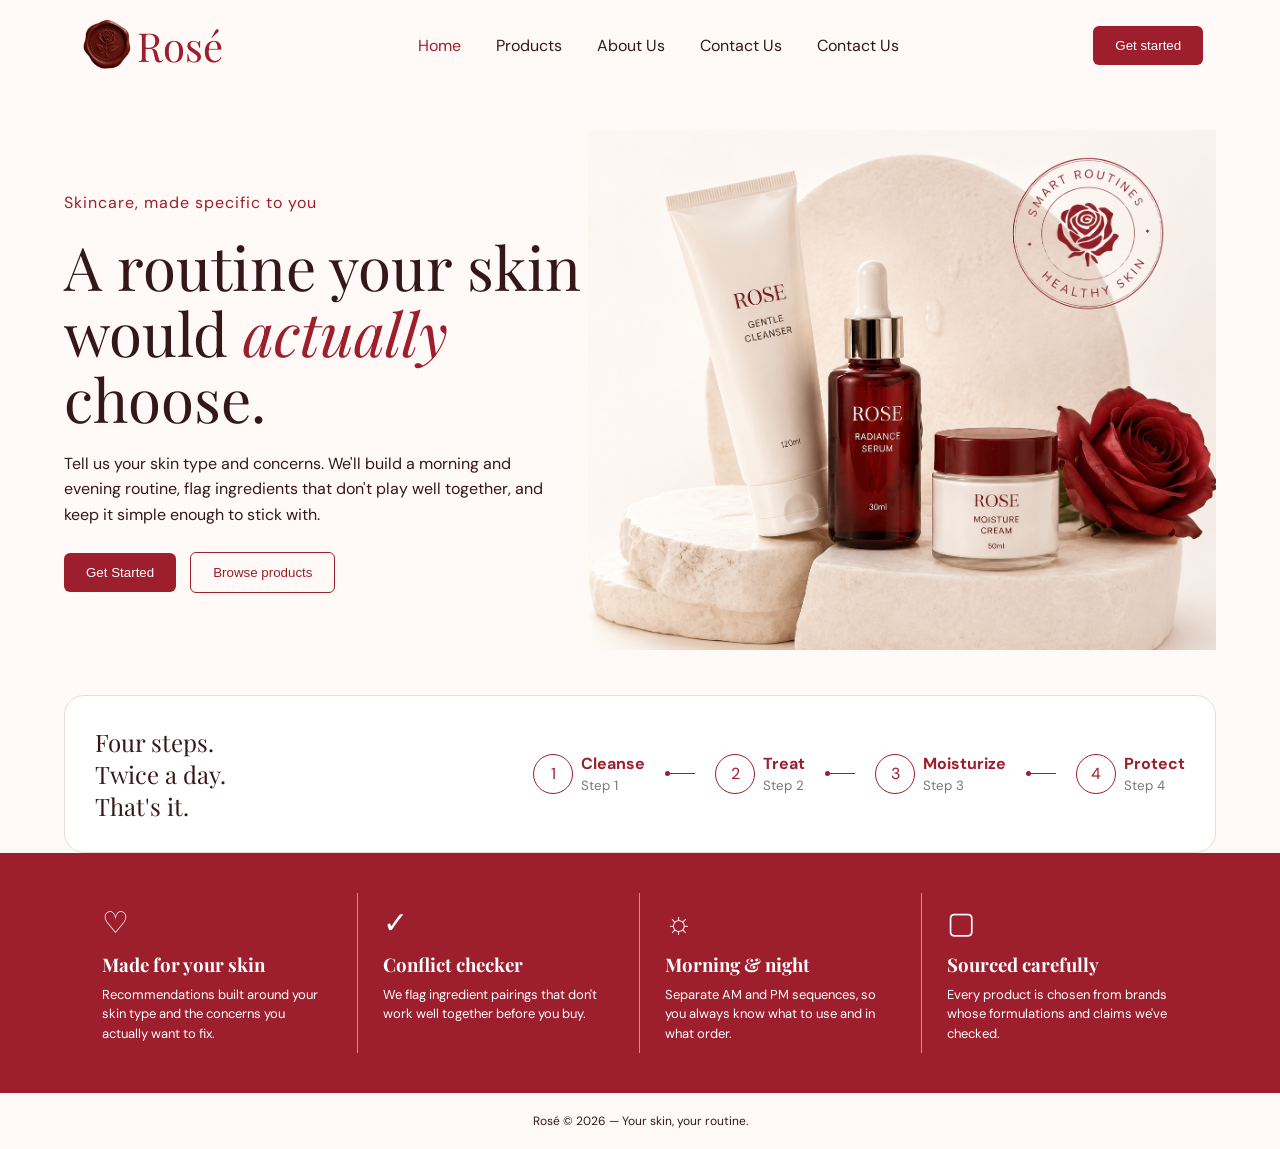
==== index.html @ 6bde090c "aparna work" ====
<!DOCTYPE html>
<html lang="en">
<head>
    <meta charset="UTF-8">
    <meta name="viewport" content="width=device-width, initial-scale=1.0">
    <title> Rose-Skincare </title>

    <!-- Google Fonts -->
    <link rel="preconnect" href="https://fonts.googleapis.com">
    <link rel="preconnect" href="https://fonts.gstatic.com" crossorigin>

    <link href="https://fonts.googleapis.com/css2?family=DM+Sans:wght@400;500;600&family=Playfair+Display:ital,wght@0,400;0,500;1,400;1,500&display=swap" rel="stylesheet">

    <!-- Our CSS -->
    <link rel="stylesheet" href="style.css">
</head>
<body>
        <!-- ================= NAVBAR ================= -->

    <header>
        <nav class="navbar">

            <div class="logo">
                <img src="logo.png" alt="Rosé logo">
                <span>Rosé</span>
            </div>

            <div class="nav-links">
                <a href="#" class="active">Home</a>
                <a href="#">Products</a>
                <a href="#">About Us</a>
                <a href="#">Contact Us </a>
                <a href="#">Contact Us </a>
            </div>

            <div class="nav-buttons">
                <button  class="button">Get started</button>
            </div>

        </nav>
    </header>


    <!-- ================= HERO SECTION ================= -->

    <main>

        <section class="hero">

            <!-- Left side -->
            <div class="hero-text">

                <p class="small-heading">
                    Skincare, made specific to you
                </p>

                <h1>
                    A routine your skin
                    would <i>actually</i> choose.
                </h1>

                <p class="description">
                    Tell us your skin type and concerns.
                    We'll build a morning and evening routine,
                    flag ingredients that don't play well together,
                    and keep it simple enough to stick with.
                </p>

                <div class="hero-buttons">
                    <button class="button">
                        Get Started
                    </button>

                    <button class="outline-button">
                        Browse products
                    </button>
                </div>


            </div>


            <!-- Right side -->
            <div class="products">
                <img src="heroimg.png" alt="Products">

            </div>

        </section>


        <!-- ================= ROUTINE ================= -->

        <section class="routine">

            <h2>
                Four steps.<br>
                Twice a day.<br>
                That's it.
            </h2>

            <div class="steps">

                <div class="step">
                    <div class="step-number">1</div>
                    <div>
                        <strong>Cleanse</strong>
                        <small>Step 1</small>
                    </div>
                </div>

                <div class="line"></div>

                <div class="step">
                    <div class="step-number">2</div>
                    <div>
                        <strong>Treat</strong>
                        <small>Step 2</small>
                    </div>
                </div>

                <div class="line"></div>

                <div class="step">
                    <div class="step-number">3</div>
                    <div>
                        <strong>Moisturize</strong>
                        <small>Step 3</small>
                    </div>
                </div>

                <div class="line"></div>

                <div class="step">
                    <div class="step-number">4</div>
                    <div>
                        <strong>Protect</strong>
                        <small>Step 4</small>
                    </div>
                </div>

            </div>

        </section>

    </main>


    <!-- ================= FEATURES ================= -->

    <section class="features">

        <div class="feature-container">

            <div class="feature">
                <div class="feature-icon">♡</div>
                <h3>Made for your skin</h3>
                <p>
                    Recommendations built around your skin type
                    and the concerns you actually want to fix.
                </p>
            </div>

            <div class="feature">
                <div class="feature-icon">✓</div>
                <h3>Conflict checker</h3>
                <p>
                    We flag ingredient pairings that don't work
                    well together before you buy.
                </p>
            </div>

            <div class="feature">
                <div class="feature-icon">☼</div>
                <h3>Morning & night</h3>
                <p>
                    Separate AM and PM sequences, so you always
                    know what to use and in what order.
                </p>
            </div>

            <div class="feature">
                <div class="feature-icon">▢</div>
                <h3>Sourced carefully</h3>
                <p>
                    Every product is chosen from brands whose
                    formulations and claims we've checked.
                </p>
            </div>

        </div>

    </section>


    <!-- ================= FOOTER ================= -->

    <footer>
        Rosé © 2026 — Your skin, your routine.
    </footer>
    
</body>
</html>
---- style.css ----
* {
    margin: 0;
    padding: 0;
    box-sizing: border-box;
}

body {
    font-family: "DM Sans", sans-serif;
    background-color: #fffaf7;
    color: #351719;
    overflow-x: hidden;
}

/* =========================
   NAVBAR
========================= */

header {
    padding: 15px 6%;
    animation: fadeDown 0.8s ease;
}

.navbar {
    display: flex;
    justify-content: space-between;
    align-items: center;
}

.logo {
    display: flex;
    align-items: center;
}

.logo img {
    width: 60px;
}



.logo span {
    font-family: "Playfair Display", serif;
    font-size: 40px;
    color: #9d1e2c;
}

.nav-links {
    display: flex;
    gap: 35px;
}

.nav-links a {
    text-decoration: none;
    color: #351719;
    position: relative;
    transition: color 0.3s ease;
}

.nav-links a:hover {
    color: #9d1e2c;
}


.nav-links .active {
    color: #9d1e2c;
}


.button {
    background-color: #9d1e2c;
    color: white;
    border: none;
    padding: 12px 22px;
    border-radius: 6px;
    cursor: pointer;
    transition: all 0.3s ease;
}

.button:hover {
    background-color: #7d1723;
    transform: translateY(-3px);
    box-shadow: 0 6px 15px rgba(157, 30, 44, 0.2);
}


/* =========================
   HERO
========================= */

.hero {
    display: flex;
    align-items: center;
    width: 90%;
    margin: 40px auto;
    animation: fadeUp 1s ease;
}

.hero-text {
    width: 50%;
}

.small-heading {
    color: #9d1e2c;
    margin-bottom: 20px;
    letter-spacing: 1px;
}

h1 {
    font-family: "Playfair Display", serif;
    font-size: 60px;
    font-weight: normal;
    line-height: 1.1; 
}

h1 i {
    color: #9d1e2c;
}

.description {
    margin-top: 20px;
    line-height: 1.6;
    max-width: 500px;
}

.hero-buttons {
    margin-top: 25px;
}

.outline-button {
    background-color: transparent;
    color: #9d1e2c;
    border: 1px solid #9d1e2c;
    padding: 12px 22px;
    border-radius: 6px;
    margin-left: 10px;
    cursor: pointer;
    transition: all 0.3s ease;
}

.outline-button:hover {
    background-color: #9d1e2c;
    color: white;
    transform: translateY(-3px);
}


/* =========================
   PRODUCT IMAGE
========================= */

.products {
    width: 60%;
    animation: float 4s ease-in-out infinite;
}

.products img {
    width: 100%;
    transition: transform 0.5s ease;
}

.products img:hover {
    transform: scale(1.03) rotate(1deg);
}


/* =========================
   ROUTINE
========================= */

.routine {
    width: 90%;
    margin: auto;
    padding: 30px;
    background-color: white;
    border: 1px solid #eadbd5;
    border-radius: 20px;
    display: flex;
    align-items: center;
    justify-content: space-between;

    animation: fadeUp 1s ease 0.3s both;
}

.routine h2 {
    font-family: "Playfair Display", serif;
    font-weight: normal;
}

.steps {
    display: flex;
    align-items: center;
    gap: 20px;
}

.step {
    display: flex;
    align-items: center;
    gap: 8px;

    transition: transform 0.3s ease;
}

.step:hover {
    transform: translateY(-5px) rotate(-1deg);
}

.step-number {
    border: 1px solid #9d1e2c;
    border-radius: 50%;
    width: 40px;
    height: 40px;

    display: flex;
    justify-content: center;
    align-items: center;

    color: #9d1e2c;

    transition: all 0.3s ease;
}

.step:hover .step-number {
    background-color: #9d1e2c;
    color: white;
    transform: rotate(8deg);
}

.step strong {
    color: #9d1e2c;
    display: block;
}

.step small {
    color: #777;
}

.line {
    width: 30px;
    height: 1px;
    background-color: #9d1e2c;

    position: relative;
}

/* little moving dot */

.line::after {
    content: "";
    position: absolute;
    width: 5px;
    height: 5px;
    background-color: #9d1e2c;
    border-radius: 50%;
    top: -2px;

    animation: moveDot 2s linear infinite;
}


/* =========================
   FEATURES
========================= */

.features {
    background-color: #9d1e2c;
    color: white;
    padding: 40px 6%;
    margin-top: 0;

    animation: fadeUp 1s ease 0.5s both;
}

.feature-container {
    display: flex;
    justify-content: space-between;
}

.feature {
    width: 25%;
    padding: 10px 25px;
    border-right: 1px solid #d98b91;

    transition: transform 0.3s ease;
}

.feature:hover {
    transform: translateY(-6px);
}

.feature:last-child {
    border: none;
}

.feature-icon {
    font-size: 30px;
    margin-bottom: 10px;

    display: inline-block;
    animation: tinyBounce 2.5s ease-in-out infinite;
}

.feature h3 {
    font-family: "Playfair Display", serif;
    margin-bottom: 8px;
}

.feature p {
    font-size: 13px;
    line-height: 1.5;
}


/* =========================
   FOOTER
========================= */

footer {
    text-align: center;
    padding: 20px;
    font-size: 12px;
}


/* =========================
   ANIMATIONS
========================= */

/* Navbar comes down */

@keyframes fadeDown {
    from {
        opacity: 0;
        transform: translateY(-20px);
    }

    to {
        opacity: 1;
        transform: translateY(0);
    }
}


/* Sections appear upward */

@keyframes fadeUp {
    from {
        opacity: 0;
        transform: translateY(25px);
    }

    to {
        opacity: 1;
        transform: translateY(0);
    }
}


/* Product image gently floats */

@keyframes float {
    0% {
        transform: translateY(0);
    }

    50% {
        transform: translateY(-8px);
    }

    100% {
        transform: translateY(0);
    }
}
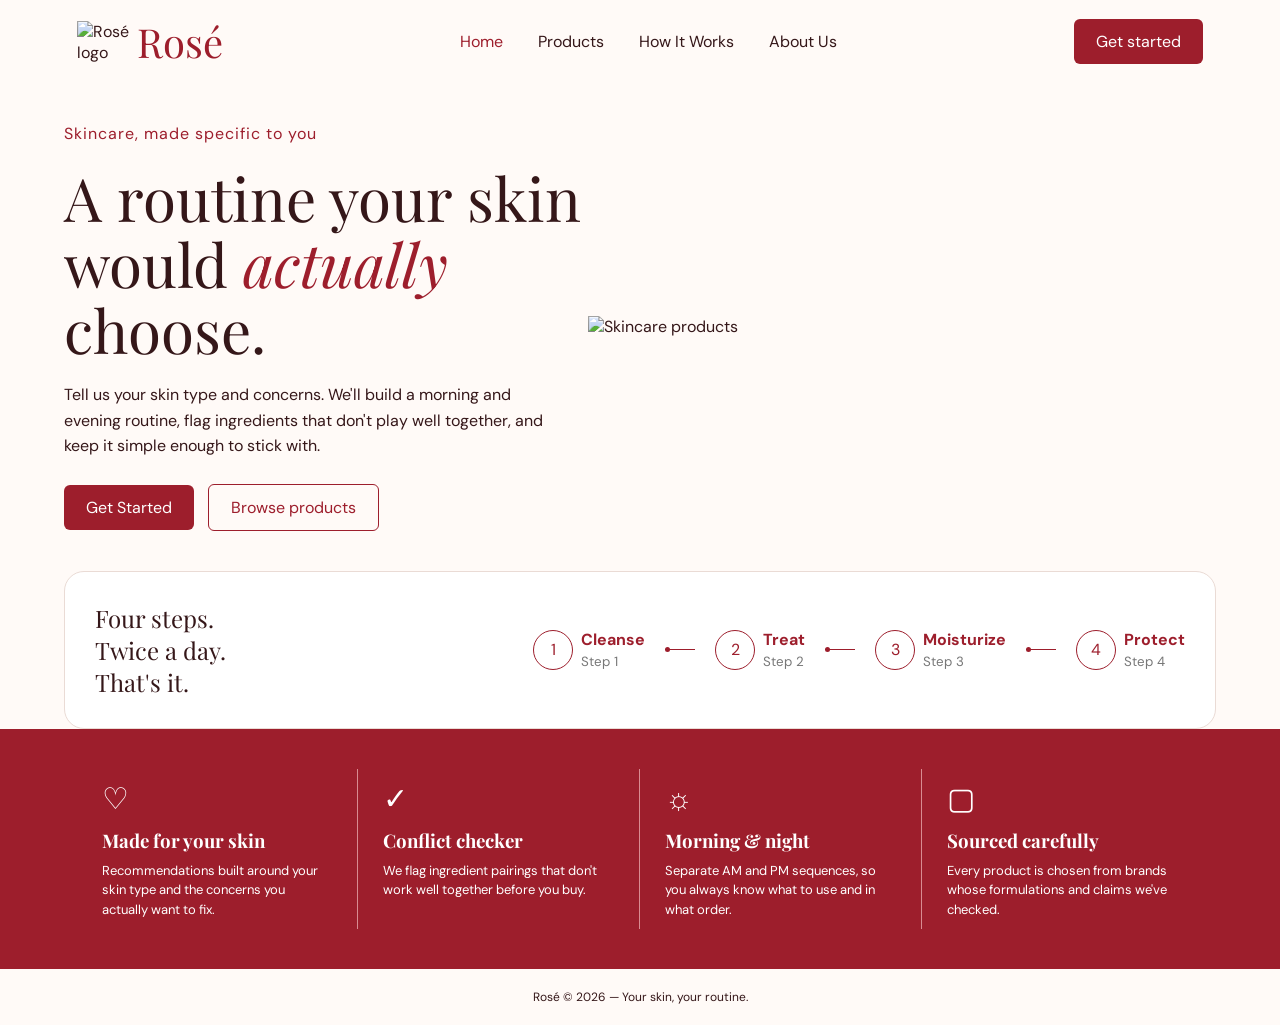
==== commit a848fb2d: "Shreya_work" ====
--- a/index.html
+++ b/index.html
@@ -21,20 +21,19 @@
         <nav class="navbar">
 
             <div class="logo">
-                <img src="logo.png" alt="Rosé logo">
+                <img src="rose-seal-transparent.png" alt="Rosé logo">
                 <span>Rosé</span>
             </div>
 
             <div class="nav-links">
-                <a href="#" class="active">Home</a>
-                <a href="#">Products</a>
-                <a href="#">About Us</a>
-                <a href="#">Contact Us </a>
-                <a href="#">Contact Us </a>
+                <a href="index.html" class="active">Home</a>
+                <a href="products.html">Products</a>
+                <a href="#routine">How It Works</a>
+                <a href="about.html">About Us</a>
             </div>
 
             <div class="nav-buttons">
-                <button  class="button">Get started</button>
+                <a class="button" href="Rose.html">Get started</a>
             </div>
 
         </nav>
@@ -67,13 +66,13 @@
                 </p>
 
                 <div class="hero-buttons">
-                    <button class="button">
+                    <a class="button" href="Rose.html">
                         Get Started
-                    </button>
-
-                    <button class="outline-button">
+                    </a>
+
+                    <a class="outline-button" href="products.html">
                         Browse products
-                    </button>
+                    </a>
                 </div>
 
 
@@ -82,7 +81,7 @@
 
             <!-- Right side -->
             <div class="products">
-                <img src="heroimg.png" alt="Products">
+                <img src="bg.png" alt="Skincare products">
 
             </div>
 
@@ -91,7 +90,7 @@
 
         <!-- ================= ROUTINE ================= -->
 
-        <section class="routine">
+        <section class="routine" id="routine">
 
             <h2>
                 Four steps.<br>
--- a/style.css
+++ b/style.css
@@ -66,12 +66,14 @@
 
 
 .button {
+    display: inline-block;
     background-color: #9d1e2c;
     color: white;
     border: none;
     padding: 12px 22px;
     border-radius: 6px;
     cursor: pointer;
+    text-decoration: none;
     transition: all 0.3s ease;
 }
 
@@ -126,6 +128,7 @@
 }
 
 .outline-button {
+    display: inline-block;
     background-color: transparent;
     color: #9d1e2c;
     border: 1px solid #9d1e2c;
@@ -133,6 +136,7 @@
     border-radius: 6px;
     margin-left: 10px;
     cursor: pointer;
+    text-decoration: none;
     transition: all 0.3s ease;
 }
 
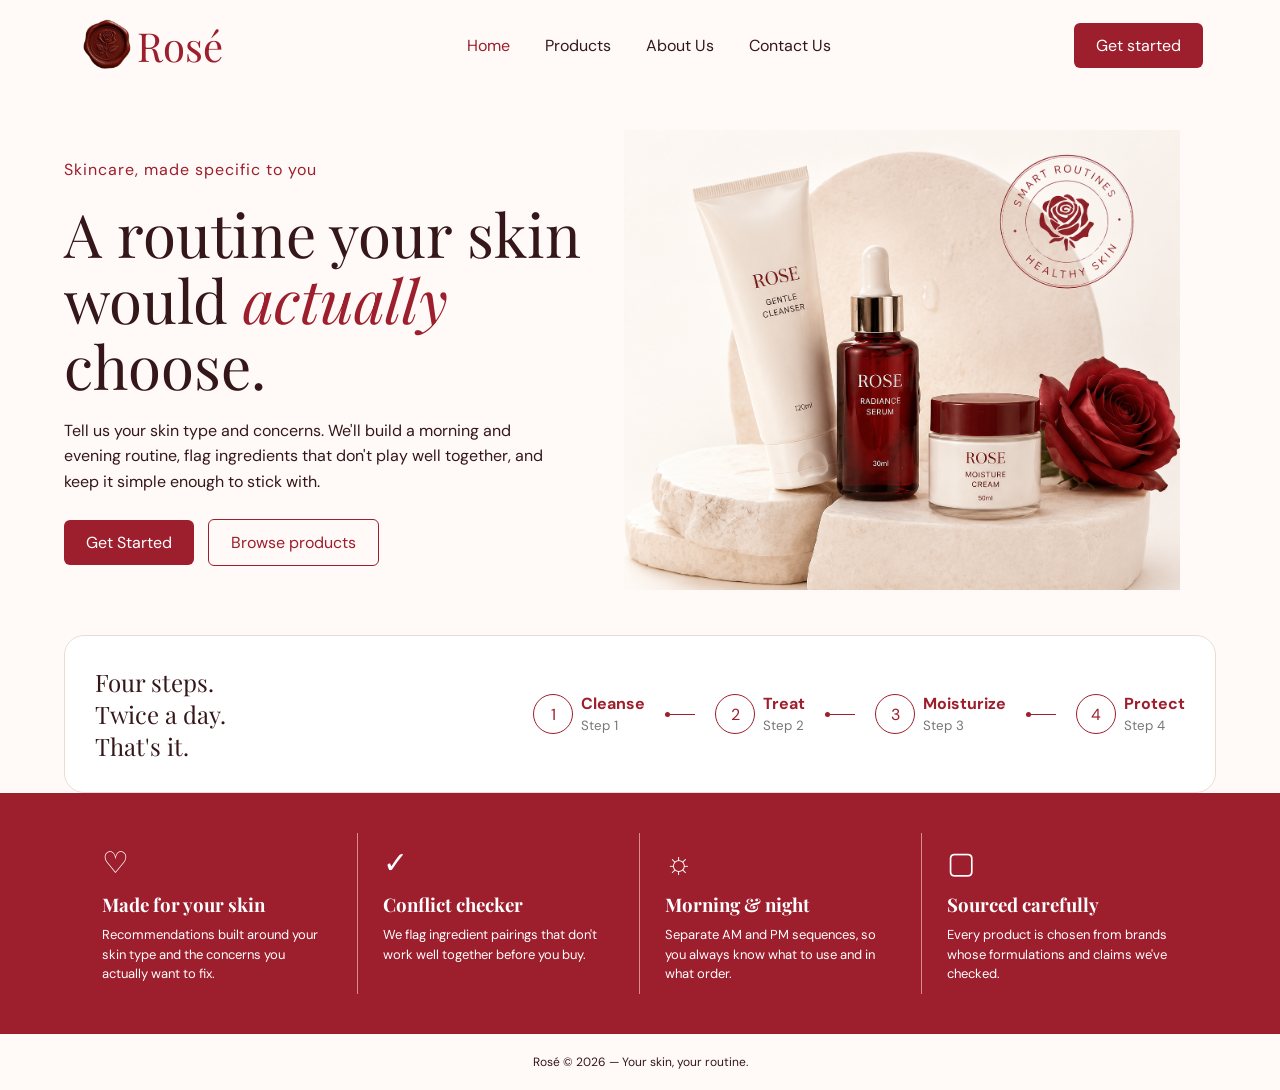
==== commit 14f12003: "Make Rose frontend responsive" ====
--- a/index.html
+++ b/index.html
@@ -3,7 +3,7 @@
 <head>
     <meta charset="UTF-8">
     <meta name="viewport" content="width=device-width, initial-scale=1.0">
-    <title> Rose-Skincare </title>
+    <title>Rosé | Skincare</title>
 
     <!-- Google Fonts -->
     <link rel="preconnect" href="https://fonts.googleapis.com">
@@ -21,15 +21,15 @@
         <nav class="navbar">
 
             <div class="logo">
-                <img src="rose-seal-transparent.png" alt="Rosé logo">
+                <img src="logo.png" alt="Rosé logo">
                 <span>Rosé</span>
             </div>
 
             <div class="nav-links">
-                <a href="index.html" class="active">Home</a>
+                <a href="index.html" class="active" aria-current="page">Home</a>
                 <a href="products.html">Products</a>
-                <a href="#routine">How It Works</a>
                 <a href="about.html">About Us</a>
+                <a href="about.html#contact">Contact Us</a>
             </div>
 
             <div class="nav-buttons">
@@ -81,7 +81,7 @@
 
             <!-- Right side -->
             <div class="products">
-                <img src="bg.png" alt="Skincare products">
+                <img src="heroimg.png" alt="Rosé cleanser, serum, and moisturizer">
 
             </div>
 
@@ -90,7 +90,7 @@
 
         <!-- ================= ROUTINE ================= -->
 
-        <section class="routine" id="routine">
+        <section class="routine">
 
             <h2>
                 Four steps.<br>
@@ -197,6 +197,6 @@
     <footer>
         Rosé © 2026 — Your skin, your routine.
     </footer>
-    
+
 </body>
 </html>
--- a/style.css
+++ b/style.css
@@ -110,7 +110,7 @@
     font-family: "Playfair Display", serif;
     font-size: 60px;
     font-weight: normal;
-    line-height: 1.1; 
+    line-height: 1.1;
 }
 
 h1 i {
@@ -158,6 +158,9 @@
 
 .products img {
     width: 100%;
+    max-height: 460px;
+    height: auto;
+    object-fit: contain;
     transition: transform 0.5s ease;
 }
 
@@ -274,12 +277,11 @@
 }
 
 .feature-container {
-    display: flex;
-    justify-content: space-between;
+    display: grid;
+    grid-template-columns: repeat(4, minmax(0, 1fr));
 }
 
 .feature {
-    width: 25%;
     padding: 10px 25px;
     border-right: 1px solid #d98b91;
 
@@ -374,7 +376,107 @@
     }
 }
 
-
-
-
-
+@media (max-width: 768px) {
+    header {
+        padding: 15px 5%;
+    }
+
+    .navbar {
+        flex-wrap: wrap;
+        gap: 12px;
+    }
+
+    .nav-links {
+        order: 3;
+        width: 100%;
+        flex-wrap: wrap;
+        gap: 12px 20px;
+    }
+
+    .hero {
+        flex-direction: column;
+        align-items: stretch;
+        gap: 20px;
+    }
+
+    .hero-text,
+    .products {
+        width: 100%;
+    }
+
+    h1 {
+        font-size: clamp(38px, 8vw, 54px);
+    }
+
+    .steps {
+        display: grid;
+        grid-template-columns: repeat(2, minmax(0, 1fr));
+        gap: 18px 12px;
+    }
+
+    .line {
+        display: none;
+    }
+
+    .feature-container {
+        grid-template-columns: repeat(2, minmax(0, 1fr));
+    }
+
+    .feature:nth-child(2) {
+        border-right: 0;
+    }
+
+    .feature:nth-child(-n + 2) {
+        border-bottom: 1px solid #d98b91;
+    }
+}
+
+@media (max-width: 480px) {
+    header {
+        padding: 14px 18px;
+    }
+
+    .logo img {
+        width: 40px;
+    }
+
+    .logo span {
+        font-size: 30px;
+    }
+
+    .hero {
+        width: calc(100% - 36px);
+        margin: 28px auto;
+    }
+
+    h1 {
+        font-size: clamp(34px, 10vw, 46px);
+    }
+
+    .outline-button {
+        margin-left: 0;
+    }
+
+    .routine {
+        width: calc(100% - 36px);
+        padding: 22px;
+    }
+
+    .features {
+        padding: 30px 18px;
+    }
+
+    .feature-container {
+        grid-template-columns: 1fr;
+    }
+
+    .feature {
+        padding: 18px 8px;
+        border-right: 0;
+        border-bottom: 1px solid #d98b91;
+    }
+
+    .feature:last-child {
+        border-bottom: 0;
+    }
+}
